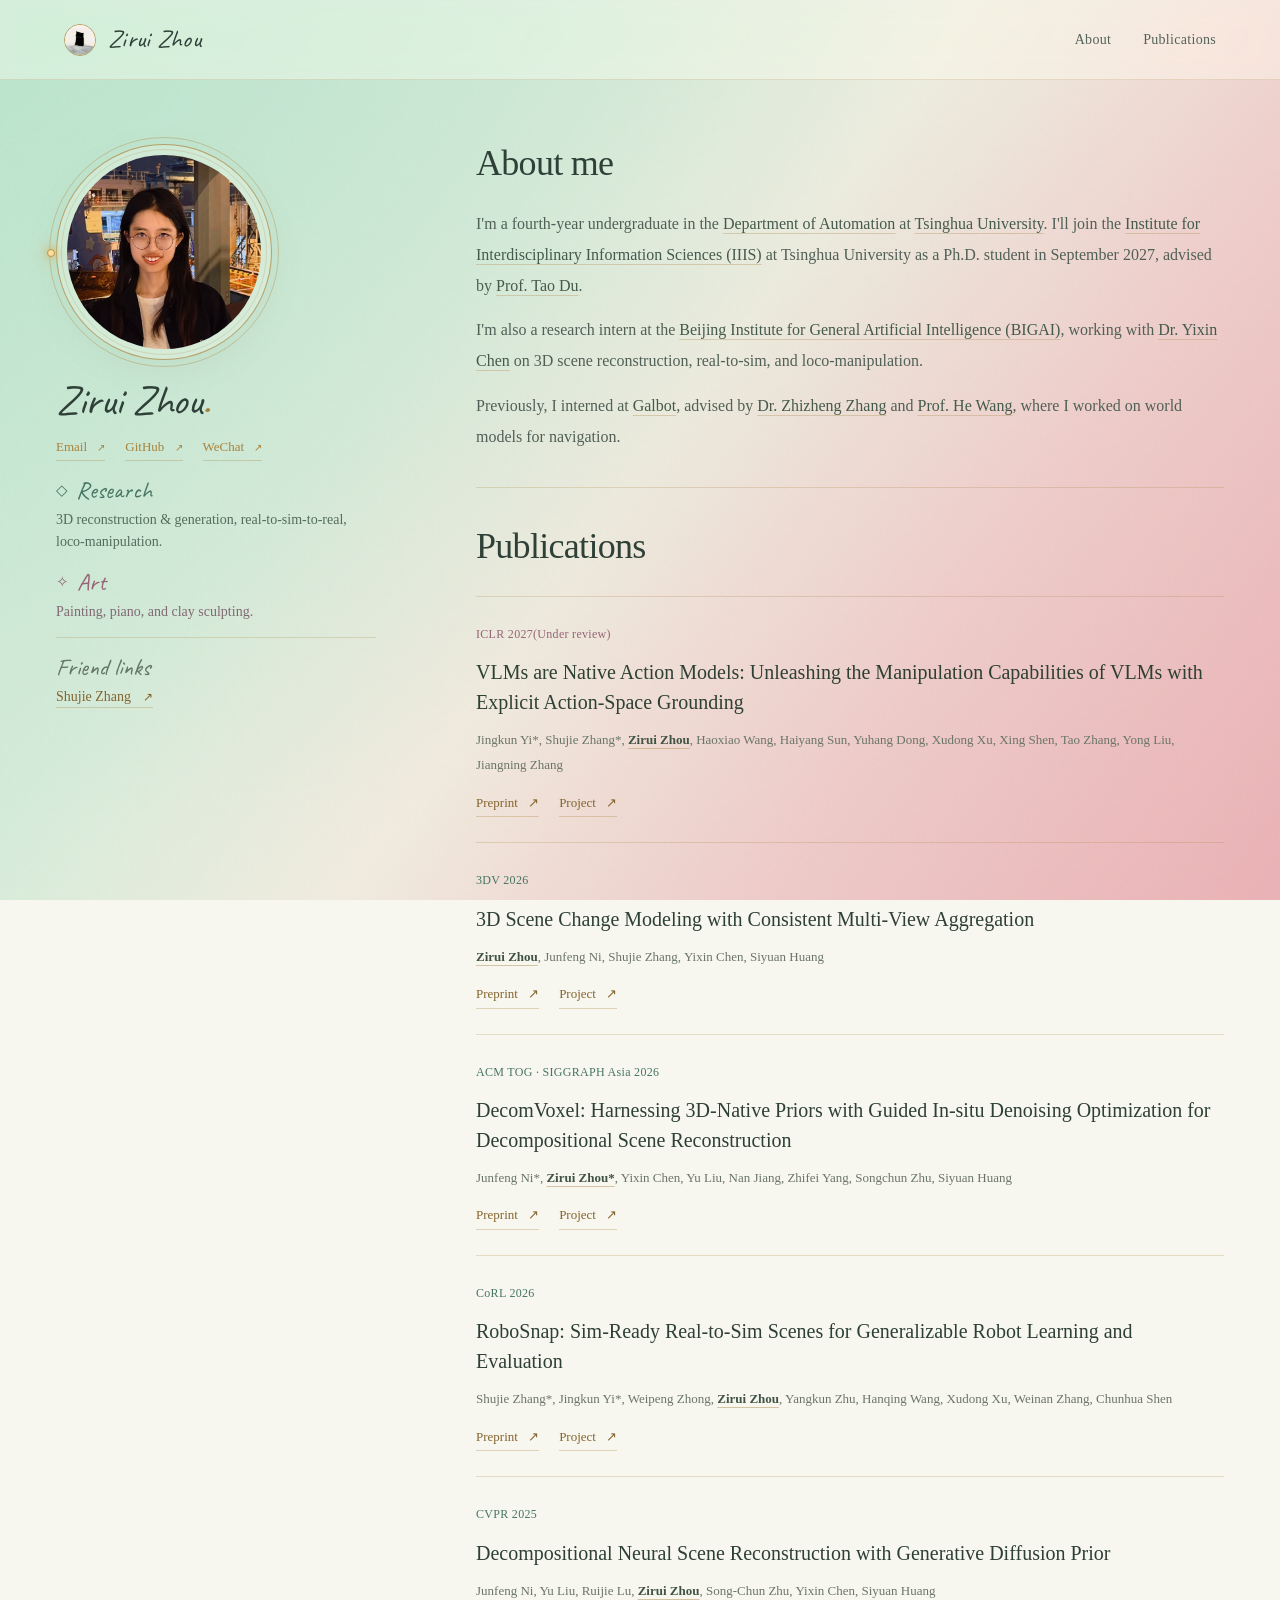
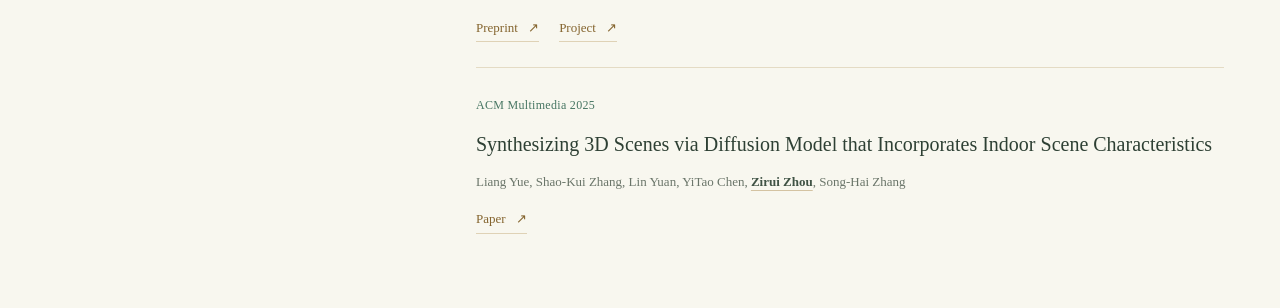
==== index.html @ e94a979d "add" ====
<!doctype html>
<html lang="en">
<head>
  <meta charset="utf-8">
  <meta name="viewport" content="width=device-width, initial-scale=1">
  <meta name="theme-color" content="#eef3e9">
  <meta name="description" content="Zirui Zhou — Tsinghua University. Research in 3D scene reconstruction and generation, real-to-sim-to-real robot learning, and loco-manipulation. A life with painting, piano, and clay.">
  <meta property="og:title" content="Zirui Zhou">
  <meta property="og:description" content="Exploring the world through 3D scenes, robotics, and art.">
  <meta property="og:type" content="website">
  <title>Zirui Zhou</title>
  <link rel="icon" type="image/jpeg" href="icon.jpg">
  <link rel="apple-touch-icon" href="icon.jpg">
  <link rel="preload" href="assets/font-preview/caveat-normal-400.woff2" as="font" type="font/woff2" crossorigin>
  <link rel="stylesheet" href="styles.css">
  <script src="script.js" defer></script>
</head>
<body>
  <a class="skip-link" href="#about">Skip to content</a>
  <header class="site-header" id="site-header">
    <a class="wordmark" href="#home" aria-label="Zirui Zhou, back to top">
      <img class="brand-icon" src="icon.jpg" alt="" width="32" height="32">
      <span>Zirui Zhou</span>
    </a>
    <nav aria-label="Main navigation">
      <a href="#about">About</a>
      <a href="#publications">Publications</a>
    </nav>
  </header>

  <main id="home">
    <!-- Original cover retained, disabled at your request.
    <section class="hero" id="home" aria-labelledby="hero-name">
      <div class="hero-grain" aria-hidden="true"></div>
      <svg class="scene-sketch" viewBox="0 0 240 240" fill="none" aria-hidden="true">
        <path d="M35 172 120 217 204 172 120 126Z M35 172V77L120 27 204 77V172 M120 126V27 M120 217V126 M35 77 120 126 204 77"/>
        <path d="m74 151 46 25 46-25-46-25-46 25Zm0 0V99l46-27 46 27v52M120 176v-53M74 99l46 24 46-24"/>
        <circle cx="120" cy="27" r="3"/><circle cx="35" cy="172" r="3"/><circle cx="204" cy="172" r="3"/>
      </svg>
      <svg class="art-sketch" viewBox="0 0 260 280" fill="none" aria-hidden="true">
        <path d="M131 251c-3-55 32-88 22-131-6-27-24-26-39-14-15 13-36-1-29-21 7-18 45-28 57-12 16 20 3 44-13 41-22-4-25-37-2-59 25-24 56 8 52 30-5 29-32 36-50 15-13-16-7-46 11-54 34-14 48 14 48 30 0 28-23 37-42 31-13-3-18-25-6-37 20-19 50-8 48 12-2 23-23 37-40 32-20-5-29-26-18-38"/>
        <path d="M134 217c-29-4-44-17-48-40 27-3 47 14 48 40Zm6-28c31-3 48-17 50-40-30 2-47 17-50 40Z"/>
      </svg>

      <p class="hero-eyebrow">RESEARCH &amp; CREATIVE PRACTICE</p>
      <div class="hero-composition">
        <div class="hero-side research-side">
          <span class="section-index"><span></span> THE CURIOUS MIND</span>
          <h2>Research<span class="title-dot">.</span></h2>
          <p class="hero-statement">Understanding scenes.<br>Bringing worlds to life.</p>
          <ul class="interest-list">
            <li>3D scene reconstruction &amp; generation</li>
            <li>Real-to-sim-to-real</li>
            <li>Loco-manipulation</li>
          </ul>
          <a class="text-link" href="#research">Explore my research <span aria-hidden="true">↘</span></a>
        </div>

        <div class="portrait-medallion">
          <div class="portrait-inner">
            <div class="hero-photo"><img src="image2.jpg" alt="Zirui Zhou smiling beside a warmly lit harbor" width="1912" height="1434" fetchpriority="high"></div>
            <p class="portrait-hello">HELLO, I'M</p>
            <h1 id="hero-name">Zirui Zhou</h1>
            <span class="portrait-star" aria-hidden="true">✧</span>
          </div>
        </div>

        <div class="hero-side art-side">
          <span class="section-index"><span></span> THE CREATIVE HEART</span>
          <h2><em>Art</em><span class="title-dot">.</span></h2>
          <p class="hero-statement">A little color, a little music.<br>Another way to see the world.</p>
          <ul class="interest-list">
            <li>Painting</li>
            <li>Piano</li>
            <li>Clay sculpting</li>
          </ul>
          <a class="text-link" href="#art">Meet my creative side <span aria-hidden="true">↘</span></a>
        </div>
      </div>

      <div class="hero-bottom">
        <span>TSINGHUA UNIVERSITY · BEIJING</span>
        <a class="scroll-cue" href="#about"><span>More about me</span><span class="scroll-arrow" aria-hidden="true">↓</span></a>
        <span class="hero-bottom-note">One person. Many ways of exploring.</span>
      </div>
    </section>
    -->

    <div class="academic-layout">
      <aside class="profile" aria-labelledby="profile-name">
        <div class="profile-content">
        <figure class="profile-photo">
          <div class="portrait-crop"><img src="image3.jpg" alt="Zirui Zhou smiling beside a warmly lit harbor" width="1912" height="1434" fetchpriority="high"></div>
          <span class="portrait-orbit" aria-hidden="true"></span>
        </figure>
        <h1 id="profile-name">Zirui Zhou<span class="title-dot">.</span></h1>
        <div class="profile-links">
          <a href="mailto:zhou-zr23@mails.tsinghua.edu.cn">Email <span aria-hidden="true">&#8599;</span></a>
          <a href="https://github.com/zr-zhou0o0" target="_blank" rel="noopener">GitHub <span aria-hidden="true">&#8599;</span></a>
          <a href="#wechat-contact" id="wechat-link" aria-haspopup="dialog" aria-label="Connect on WeChat">WeChat <span aria-hidden="true">&#8599;</span></a>
        </div>
        <section class="profile-interest research-interest" aria-labelledby="interest-research">
          <h2 id="interest-research"><span aria-hidden="true">&#9671;</span> Research</h2>
          <p>3D reconstruction &amp; generation, real-to-sim-to-real, loco-manipulation.</p>
        </section>
        <section class="profile-interest art-interest" aria-labelledby="interest-art">
          <h2 id="interest-art"><span aria-hidden="true">&#10023;</span> Art</h2>
          <p>Painting, piano, and clay sculpting.</p>
        </section>
        <section class="profile-interest friend-links" aria-labelledby="friends-heading">
          <h2 id="friends-heading">Friend links</h2>
          <p><a href="https://hishujie.github.io/" target="_blank" rel="noopener">Shujie Zhang <span aria-hidden="true">&#8599;</span></a></p>
        </section>
        </div>
      </aside>

      <div class="academic-main">
        <section class="about-section" id="about" aria-labelledby="about-heading">
          <h2 class="section-title" id="about-heading">About me</h2>
          <div class="profile-bio">
            <p>I'm a fourth-year undergraduate in the <a href="https://www.au.tsinghua.edu.cn/en/" target="_blank" rel="noopener">Department of Automation</a> at <a href="https://www.tsinghua.edu.cn/en/" target="_blank" rel="noopener">Tsinghua University</a>. I'll join the <a href="https://iiis.tsinghua.edu.cn/en/" target="_blank" rel="noopener">Institute for Interdisciplinary Information Sciences (IIIS)</a> at Tsinghua University as a Ph.D. student in September 2027, advised by <a href="https://people.iiis.tsinghua.edu.cn/~taodu/" target="_blank" rel="noopener">Prof. Tao Du</a>.</p>
            <p>I'm also a research intern at the <a href="https://eng.bigai.ai/" target="_blank" rel="noopener">Beijing Institute for General Artificial Intelligence (BIGAI)</a>, working with <a href="https://yixchen.github.io/" target="_blank" rel="noopener">Dr. Yixin Chen</a> on 3D scene reconstruction, real-to-sim, and loco-manipulation.</p>
            <p>Previously, I interned at <a href="https://www.galbot.com/" target="_blank" rel="noopener">Galbot</a>, advised by <a href="https://scholar.google.com/citations?user=X7M0I8kAAAAJ&amp;hl=en" target="_blank" rel="noopener">Dr. Zhizheng Zhang</a> and <a href="https://hughw19.github.io/" target="_blank" rel="noopener">Prof. He Wang</a>, where I worked on world models for navigation.</p>
          </div>
        </section>

        <section class="publications" id="publications" aria-labelledby="publications-heading">
          <div class="section-heading">
            <div><h2 class="section-title" id="publications-heading">Publications</h2></div>
            <!-- <span class="publication-note">* Equal contribution</span> -->
          </div>

          <article class="publication">
            <div class="publication-meta"><span class="venue review">ICLR 2027(Under review)</span></div>
            <h3><a href="https://general-robo.github.io/EASG/" target="_blank" rel="noopener">VLMs are Native Action Models: Unleashing the Manipulation Capabilities of VLMs with Explicit Action-Space Grounding</a></h3>
            <p class="authors">Jingkun Yi*, Shujie Zhang*, <strong>Zirui Zhou</strong>, Haoxiao Wang, Haiyang Sun, Yuhang Dong, Xudong Xu, Xing Shen, Tao Zhang, Yong Liu, Jiangning Zhang</p>
            <div class="paper-links"><a href="https://arxiv.org/abs/2610.12832" target="_blank" rel="noopener">Preprint <span aria-hidden="true">↗</span></a><a href="https://general-robo.github.io/EASG/" target="_blank" rel="noopener">Project <span aria-hidden="true">↗</span></a></div>
          </article>

          <article class="publication">
            <div class="publication-meta"><span class="venue">3DV 2026</span></div>
            <h3><a href="https://zr-zhou0o0.github.io/SCaR3D/" target="_blank" rel="noopener">3D Scene Change Modeling with Consistent Multi-View Aggregation</a></h3>
            <p class="authors"><strong>Zirui Zhou</strong>, Junfeng Ni, Shujie Zhang, Yixin Chen, Siyuan Huang</p>
            <div class="paper-links"><a href="https://arxiv.org/abs/2512.22830" target="_blank" rel="noopener">Preprint <span aria-hidden="true">↗</span></a><a href="https://zr-zhou0o0.github.io/SCaR3D/" target="_blank" rel="noopener">Project <span aria-hidden="true">↗</span></a></div>
          </article>

          <article class="publication">
            <div class="publication-meta"><span class="venue">ACM TOG · SIGGRAPH Asia 2026</span></div>
            <h3><a href="https://decomvoxel.github.io/DecomVoxel-Webpage/" target="_blank" rel="noopener">DecomVoxel: Harnessing 3D-Native Priors with Guided In-situ Denoising Optimization for Decompositional Scene Reconstruction</a></h3>
            <p class="authors">Junfeng Ni*, <strong>Zirui Zhou*</strong>, Yixin Chen, Yu Liu, Nan Jiang, Zhifei Yang, Songchun Zhu, Siyuan Huang</p>
            <div class="paper-links"><a href="https://arxiv.org/abs/2610.01914" target="_blank" rel="noopener">Preprint <span aria-hidden="true">↗</span></a><a href="https://decomvoxel.github.io/DecomVoxel-Webpage/" target="_blank" rel="noopener">Project <span aria-hidden="true">↗</span></a></div>
          </article>

          <article class="publication">
            <div class="publication-meta"><span class="venue">CoRL 2026</span></div>
            <h3><a href="https://robosnap.github.io/" target="_blank" rel="noopener">RoboSnap: Sim-Ready Real-to-Sim Scenes for Generalizable Robot Learning and Evaluation</a></h3>
            <p class="authors">Shujie Zhang*, Jingkun Yi*, Weipeng Zhong, <strong>Zirui Zhou</strong>, Yangkun Zhu, Hanqing Wang, Xudong Xu, Weinan Zhang, Chunhua Shen</p>
            <div class="paper-links"><a href="https://arxiv.org/abs/2607.06699" target="_blank" rel="noopener">Preprint <span aria-hidden="true">↗</span></a><a href="https://robosnap.github.io/" target="_blank" rel="noopener">Project <span aria-hidden="true">↗</span></a></div>
          </article>

          <article class="publication">
            <div class="publication-meta"><span class="venue">CVPR 2025</span></div>
            <h3><a href="https://dp-recon.github.io/" target="_blank" rel="noopener">Decompositional Neural Scene Reconstruction with Generative Diffusion Prior</a></h3>
            <p class="authors">Junfeng Ni, Yu Liu, Ruijie Lu, <strong>Zirui Zhou</strong>, Song-Chun Zhu, Yixin Chen, Siyuan Huang</p>
            <div class="paper-links"><a href="https://arxiv.org/abs/2503.14830" target="_blank" rel="noopener">Preprint <span aria-hidden="true">↗</span></a><a href="https://dp-recon.github.io/" target="_blank" rel="noopener">Project <span aria-hidden="true">↗</span></a></div>
          </article>

          <article class="publication">
            <div class="publication-meta"><span class="venue">ACM Multimedia 2025</span></div>
            <h3><a href="https://doi.org/10.1145/3746027.3754832" target="_blank" rel="noopener">Synthesizing 3D Scenes via Diffusion Model that Incorporates Indoor Scene Characteristics</a></h3>
            <p class="authors">Liang Yue, Shao-Kui Zhang, Lin Yuan, YiTao Chen, <strong>Zirui Zhou</strong>, Song-Hai Zhang</p>
            <div class="paper-links"><a href="https://doi.org/10.1145/3746027.3754832" target="_blank" rel="noopener">Paper <span aria-hidden="true">↗</span></a></div>
          </article>
        </section>
      </div>
    </div>

    <!-- Original standalone art section retained, disabled at your request.
    <section class="art-section" id="art" aria-labelledby="art-heading">
      <div class="art-intro">
        <p class="eyebrow">BEYOND THE RESEARCH</p>
        <h2 class="section-title" id="art-heading">Room for <em>wonder.</em></h2>
        <p>Painting, piano, and clay sculpting are the other side of my curiosity. I love exploring shapes, colors, and sounds, and making something of my own.</p>
        <div class="art-mediums" aria-label="Art interests"><span>Painting</span><span>Piano</span><span>Clay sculpting</span></div>
      </div>
      <a class="creative-project" href="https://zr-zhou0o0.github.io/light/" target="_blank" rel="noopener">
        <span class="project-topline">A CREATIVE PROJECT <span aria-hidden="true">↗</span></span>
        <span class="project-title">Light <span>&amp;</span> Sound</span>
        <span class="project-description">An original music puzzle game.<br>A world of light, sound, and imagination.</span>
        <span class="project-bottomline">EXPLORE THE WORLD <span aria-hidden="true">→</span></span>
        <svg class="project-symbol" viewBox="0 0 150 150" fill="none" aria-hidden="true"><circle cx="75" cy="75" r="60"/><path d="m75 27 43 80H32L75 27Z M75 7v136M7 75h136"/><circle cx="75" cy="75" r="24"/></svg>
      </a>
    </section>
    -->
  </main>

  <dialog class="wechat-dialog" id="wechat-contact" aria-labelledby="wechat-heading" aria-describedby="wechat-description">
    <form method="dialog"><button class="dialog-close" aria-label="Close WeChat contact">×</button></form>
    <h2 id="wechat-heading">Let's connect</h2>
    <!-- <p id="wechat-description">Find me on WeChat · 微信</p> -->
    <label for="wechat-id">WeChat ID</label>
    <div class="wechat-copy-row">
      <input id="wechat-id" value="Rasdjex" readonly spellcheck="false" aria-label="WeChat ID: Rasdjex">
      <button id="copy-wechat" type="button">Copy ID</button>
    </div>
    <p class="copy-status" id="wechat-status" role="status" aria-live="polite"></p>
  </dialog>
</body>
</html>
---- styles.css ----
@font-face {
  font-family: 'Instrument Serif';
  src: url('assets/instrument-serif-regular.woff2') format('woff2');
  font-weight: 400;
  font-style: normal;
  font-display: swap;
}
@font-face {
  font-family: 'Instrument Serif';
  src: url('assets/instrument-serif-italic.woff2') format('woff2');
  font-weight: 400;
  font-style: italic;
  font-display: swap;
}
@font-face {
  font-family: 'DM Sans';
  src: url('assets/dm-sans.woff2') format('woff2');
  font-weight: 100 1000;
  font-style: normal;
  font-display: swap;
}

@font-face {
  font-family: 'Caveat';
  src: url('assets/font-preview/caveat-normal-400.woff2') format('woff2');
  font-weight: 400;
  font-style: normal;
  font-display: swap;
}

:root {
  --background: #f8f7ef;
  --paper: #2f4038;
  --muted: #68756c;
  --green: #467562;
  --pink: #966476;
  --rose-background: #EAB2B6;
  --selection-background: #B9D5C2;
  --gold: #a9823c;
  --line: rgba(169, 130, 60, .24);
  --serif: 'Caveat', 'Segoe Print', cursive;
  --sans: 'Palatino Linotype', Palatino, 'Book Antiqua', Georgia, serif;
}
* { box-sizing: border-box; }
html { scroll-behavior: smooth; scroll-padding-top: 108px; }
body {
  margin: 0;
  background: var(--background);
  color: var(--paper);
  font-family: var(--sans);
  font-size: 14px;
  line-height: 1.8;
  -webkit-font-smoothing: antialiased;
  isolation: isolate;
}
/* More visible mint and rose, blending softly along the original diagonal. */
body::before {
  content: '';
  position: fixed;
  inset: 0;
  z-index: -2;
  pointer-events: none;
  background:
    radial-gradient(ellipse at 0% 0%, rgba(143, 211, 183, .22), transparent 65%),
    radial-gradient(ellipse at 100% 100%, rgba(234, 178, 182, .22), transparent 65%),
    linear-gradient(125deg, #c5e8d1 0%, #d5ebd9 30%, #f1eee1 51%, #eed0cc 72%, var(--rose-background) 100%);
}
body::after {
  content: '';
  position: fixed;
  inset: 0;
  z-index: -1;
  opacity: .025;
  pointer-events: none;
  background-image: url("data:image/svg+xml,%3Csvg viewBox='0 0 180 180' xmlns='http://www.w3.org/2000/svg'%3E%3Cfilter id='n'%3E%3CfeTurbulence type='fractalNoise' baseFrequency='.86' numOctaves='3' stitchTiles='stitch'/%3E%3C/filter%3E%3Cpath fill='%23000' filter='url(%23n)' opacity='.55' d='M0 0h180v180H0z'/%3E%3C/svg%3E");
}
h1, h2, h3, p, figure { margin: 0; }
h1, h2, h3 { font-family: var(--serif); font-weight: 400; }
button, input { font: inherit; }
a { color: inherit; text-decoration: none; -webkit-tap-highlight-color: transparent; }
a:focus-visible, button:focus-visible, input:focus-visible { outline: 2px solid var(--gold); outline-offset: 6px; }
img { display: block; max-width: 100%; height: auto; }
/* A milky green selection in the same family as the mint background. */
::selection { background: var(--selection-background); color: #294238; }
.skip-link { position: fixed; z-index: 20; top: -70px; left: 20px; padding: 12px 20px; background: var(--background); border: 1px solid var(--gold); }
.skip-link:focus { top: 12px; }

.site-header {
  position: fixed;
  z-index: 10;
  top: 0;
  width: 100%;
  height: 80px;
  display: flex;
  align-items: center;
  justify-content: space-between;
  padding: 0 clamp(28px, 5vw, 84px);
  border-bottom: 1px solid rgba(169, 130, 60, .2);
  background: rgba(250, 249, 240, .46);
  backdrop-filter: blur(12px) saturate(135%);
  -webkit-backdrop-filter: blur(12px) saturate(135%);
  transition: background .25s, height .25s;
}
.site-header.scrolled { height: 68px; background: rgba(250, 249, 240, .28); backdrop-filter: blur(18px) saturate(140%); -webkit-backdrop-filter: blur(18px) saturate(140%); }
.wordmark { display: flex; gap: 12px; align-items: center; font-family: var(--serif); font-size: 25px; font-weight: 400; letter-spacing: .3px; }
.brand-icon { width: 32px; height: 32px; border: 1px solid #b89a5e; border-radius: 50%; object-fit: cover; }
.monogram { width: 30px; height: 30px; display: grid; place-items: center; border: 1px solid #b89a5e; border-radius: 50%; color: var(--gold); font-family: var(--serif); font-size: 25px; line-height: 1; padding-bottom: 3px; background: linear-gradient(125deg, #8fd3b724, #daa5b41a); }
.site-header nav { display: flex; align-items: center; gap: 32px; font-size: 14px; letter-spacing: .3px; color: #54635a; }
.site-header nav > a { padding: 7px 0; transition: color .2s; }
.site-header nav > a:hover, .site-header nav > a[aria-current] { color: var(--gold); }

.academic-layout {
  --profile-width: 320px;
  --content-top: clamp(96px, 16dvh, 148px);
  --profile-gap: clamp(8px, 1.6dvh, 15px);
  display: grid;
  grid-template-columns: minmax(0, var(--profile-width)) minmax(0, 1fr);
  align-items: start;
  gap: 100px;
  max-width: 1240px;
  margin: 0 auto;
  padding: var(--content-top) 36px 74px;
  scroll-margin-top: 0;
}
.profile { min-width: 0; align-self: start; }
/* A stationary desktop profile with height-responsive spacing and no inner scroller. */
.profile-content { position: fixed; top: var(--content-top); width: var(--profile-width); }
/* The photograph stays still; only the golden point orbits around it. */
.profile-photo {
  position: relative;
  width: clamp(88px, calc(32dvh - 72px), 220px);
  aspect-ratio: 1;
  padding: 10px;
  margin: 0 0 clamp(10px, 2dvh, 20px);
  border: 1px solid rgba(169, 130, 60, .72);
  border-radius: 50%;
  background: rgba(255, 250, 234, .24);
  box-shadow: 0 10px 35px rgba(96, 112, 82, .08);
}
.profile-photo::after {
  content: '';
  position: absolute;
  inset: 4px;
  border: 1px solid rgba(169, 130, 60, .21);
  border-radius: 50%;
  pointer-events: none;
}
.portrait-crop { width: 100%; height: 100%; aspect-ratio: 1; border-radius: 50%; overflow: hidden; }
.profile-photo img { width: 100%; height: 100%; object-fit: cover; object-position: 46% 39%; transform: scale(1.22); transform-origin: 47% 41%; }
.portrait-orbit {
  position: absolute;
  inset: -8px;
  border: 1px solid rgba(169, 130, 60, .36);
  border-radius: 50%;
  pointer-events: none;
  animation: portrait-orbit 22s linear infinite;
}
.portrait-orbit::before {
  content: '';
  position: absolute;
  width: 6px;
  height: 6px;
  top: calc(50% - 3px);
  left: -3px;
  border-radius: 50%;
  background: #f8dea0;
  border: 1px solid #bd9247;
  box-shadow: 0 0 6px 2px rgba(215, 181, 109, .65), 0 0 17px 4px rgba(215, 181, 109, .3);
}
@keyframes portrait-orbit { to { transform: rotate(360deg); } }
.eyebrow { font-size: 9px; letter-spacing: 2.2px; font-weight: 400; color: #8f784e; line-height: 1.6; margin-bottom: 12px; }
.profile-eyebrow { font-size: 8px; letter-spacing: 1.8px; color: #647868; margin-bottom: 9px; }
.profile h1 { font-family: var(--serif); font-size: clamp(30px, 4.8dvh, 42px); font-weight: 400; line-height: 1.1; letter-spacing: -.5px; }
.title-dot { color: var(--gold); }
.profile-role { margin-top: 12px; font-size: 10px; letter-spacing: .5px; color: #607463; }
.profile-links { display: flex; flex-wrap: wrap; gap: 6px 20px; margin-top: clamp(8px, 1.2dvh, 12px); font-size: 13px; color: var(--gold); }
.profile-links a { border-bottom: 1px solid #a9823c50; padding-bottom: 2px; white-space: nowrap; }
.profile-links span { margin-left: 7px; font-size: 10px; }
.profile-links a:hover { color: var(--paper); border-color: var(--paper); }
.profile-bio { margin-top: 24px; font-size: 16px; line-height: 1.95; color: #516057; }
.profile-bio p + p { margin-top: 13px; }
.profile-bio a { color: #435a4c; text-decoration: underline; text-decoration-color: #b99b686b; text-underline-offset: 4px; }
.profile-bio a:hover { color: #7c602e; text-decoration-color: #a9823c; }
.profile-interest { margin-top: var(--profile-gap); }
.profile-interest h2 { display: flex; align-items: center; gap: 8px; font-weight: 400; font-size: clamp(20px, 2.9dvh, 24px); line-height: 1.2; letter-spacing: 0; margin-bottom: 4px; }
.profile-interest h2 > span { font-size: 15px; line-height: 1; font-weight: 400; }
.profile-interest p { font-size: 14px; line-height: 1.6; color: #536c5b; }
.research-interest h2 { color: var(--green); }
.art-interest h2 { color: var(--pink); }
.art-interest p { color: #816874; }
.friend-links { padding-top: var(--profile-gap); margin-top: var(--profile-gap); border-top: 1px solid var(--line); }
.friend-links h2 { color: #647463; }
.friend-links a { color: #84642e; border-bottom: 1px solid #a9823c50; padding-bottom: 3px; }
.friend-links a:hover { color: var(--paper); border-color: var(--gold); }
.friend-links a span { margin-left: 8px; font-size: 12px; }

.academic-main { min-width: 0; }
.about-section { padding-bottom: 35px; margin-bottom: 39px; border-bottom: 1px solid var(--line); }
.about-section .profile-bio { line-height: 1.95; }
.profile-interest:first-of-type { margin-top: var(--profile-gap); }
.section-title { font-family: var(--serif); font-size: 58px; line-height: 1.1; font-weight: 400; letter-spacing: -.7px; }
.about-section .section-title, .publications .section-title { font-family: var(--sans); font-size: 36px; }
.section-heading { display: flex; align-items: end; justify-content: space-between; gap: 20px; border-bottom: 1px solid var(--line); padding-bottom: 29px; }
.publication-note { font-size: 11px; color: #738073; white-space: nowrap; padding-bottom: 4px; }
.publication { padding: 27px 0 25px; border-bottom: 1px solid var(--line); }
.publication:last-child { border-bottom: 0; padding-bottom: 0; }
.publication-meta { display: flex; justify-content: space-between; align-items: center; font-size: 9px; color: #889080; margin-bottom: 12px; letter-spacing: .8px; }
.venue { font-size: 12px; font-weight: 400; color: var(--green); letter-spacing: .3px; }
.venue.review { color: var(--pink); }
.publication h3 { font-family: var(--sans); font-size: 20px; font-weight: 400; line-height: 1.5; letter-spacing: 0; color: #2e4034; }
.publication h3 a { transition: color .2s; }
.publication h3 a:hover { color: var(--gold); }
.authors { font-size: 13px; line-height: 1.95; color: #6a7569; margin-top: 10px; }
.authors strong { font-weight: 600; color: #405345; text-decoration: underline; text-decoration-color: #b99b6890; text-underline-offset: 4px; }
.paper-links { display: flex; gap: 20px; margin-top: 13px; font-size: 13px; color: #84642e; }
.paper-links a { border-bottom: 1px solid #a9823c50; padding-bottom: 2px; }
.paper-links a:hover { color: var(--gold); border-color: var(--gold); }
.paper-links span { margin-left: 7px; }

.site-footer { max-width: 1168px; margin: 0 auto; border-top: 1px solid var(--line); padding: 26px 0 32px; display: flex; align-items: center; justify-content: flex-end; gap: 20px; color: #6b796a; }
.site-footer > a:last-child { font-size: 14px; color: var(--gold); }
.site-footer > a:last-child > span { margin-left: 12px; }

body.contact-open { overflow: hidden; }
.wechat-dialog { width: min(400px, calc(100% - 40px)); max-height: calc(100dvh - 40px); margin: auto; padding: 36px 30px 20px; border: 1px solid var(--gold); border-radius: 18px; background: linear-gradient(125deg, #edf4e9, #faf5ed 55%, #f4e6eb); color: var(--paper); box-shadow: 0 24px 80px #30433530; }
.wechat-dialog::backdrop { background: #263d3440; backdrop-filter: blur(8px); }
.wechat-dialog h2 { font-size: 42px; line-height: 1.2; margin-bottom: 12px; }
.wechat-dialog > p { font-size: 15px; color: var(--muted); }
.wechat-dialog label { display: block; margin: 25px 0 7px; font-size: 12px; color: var(--muted); }
.dialog-close { position: absolute; top: 8px; right: 9px; width: 36px; height: 36px; border: 0; background: transparent; color: var(--gold); font-family: Arial, sans-serif; font-size: 24px; cursor: pointer; }
.wechat-copy-row { display: flex; gap: 10px; }
.wechat-copy-row input { min-width: 0; width: 100%; padding: 8px 12px; border: 1px solid var(--line); border-radius: 6px; background: #ffffff50; color: var(--paper); font-size: 18px; }
.wechat-copy-row button { flex-shrink: 0; padding: 8px 14px; border: 1px solid #a9823c80; border-radius: 6px; background: #ead9b740; color: #795a27; cursor: pointer; }
.wechat-copy-row button:hover { background: #ead9b780; }
.wechat-dialog .copy-status { min-height: 2.7em; margin-top: 12px; font-size: 12px; }

@media (max-width: 1199px) {
  .academic-layout { --profile-width: 290px; --content-top: clamp(96px, 16dvh, 130px); gap: 65px; padding: var(--content-top) 45px 65px; }
  .site-footer { margin-left: 45px; margin-right: 45px; }
  .section-title { font-size: 53px; }
  .publication h3 { font-size: 19px; }
}
@media (max-width: 959px) {
  .academic-layout { --profile-width: 245px; --content-top: clamp(96px, 16dvh, 125px); gap: 43px; padding: var(--content-top) 32px 60px; }
  .profile-photo { max-width: 205px; }
  .profile-bio { font-size: 15px; }
  .profile-interest p { font-size: 14px; }
  .section-title { font-size: 47px; }
  .section-heading { gap: 10px; flex-wrap: wrap; padding-bottom: 23px; }
  .publication-note { font-size: 10px; }
  .publication h3 { font-size: 18px; }
  .publication { padding: 23px 0; }
  .authors { font-size: 12px; }
  .venue { font-size: 11px; }
  .site-footer { margin-left: 32px; margin-right: 32px; }
}
@media (max-width: 719px) {
  html { scroll-padding-top: 92px; }
  .site-header { height: 68px; padding: 0 22px; }
  .site-header.scrolled { height: 62px; }
  .wordmark { font-size: 23px; gap: 9px; }
  .monogram { width: 27px; height: 27px; font-size: 23px; }
  .site-header nav { gap: 18px; font-size: 13px; letter-spacing: .2px; }
  .academic-layout { display: flex; flex-direction: column; gap: 50px; padding: 108px 26px 48px; scroll-margin-top: 0; }
  .profile { width: 100%; }
  .profile-content { position: static; width: auto; }
  .profile-photo { width: 184px; margin-bottom: 18px; }
  
  .profile h1 { font-size: 38px; }
  .profile-role { font-size: 11px; }
  .profile-links { font-size: 13px; }
  .profile-bio { font-size: 15px; line-height: 1.9; }
  .profile-interest { margin-top: 15px; }
  .profile-interest h2 { font-size: 23px; }
  .profile-interest p { font-size: 14px; }
  .academic-main { width: 100%; }
  .section-title { font-size: 48px; }
  .about-section .section-title, .publications .section-title { font-size: 30px; }
  .section-heading { gap: 15px; flex-wrap: nowrap; padding-bottom: 24px; }
  .publication-note { font-size: 10px; }
  .publication h3 { font-size: 19px; }
  .authors { font-size: 13px; }
  .venue { font-size: 11px; }
  .paper-links { font-size: 13px; }
  .site-footer { margin: 0 26px; flex-wrap: wrap; gap: 12px; padding: 22px 0; }
  .site-footer > a:last-child { margin-left: auto; }
}
@media (max-width: 369px) {
  .site-header { padding: 0 18px; }
  .wordmark > span:last-child { display: none; }
  .site-header nav { gap: 22px; }
  .academic-layout { padding-left: 22px; padding-right: 22px; }
  .section-title { font-size: 42px; }
  .about-section .section-title, .publications .section-title { font-size: 28px; }
  .section-heading { gap: 10px; }
  .publication-note { font-size: 9px; }
  .site-footer { margin-left: 22px; margin-right: 22px; }
}
@media (prefers-reduced-motion: reduce) {
  html { scroll-behavior: auto; }
  *, *::before, *::after { transition: none !important; }
  .portrait-orbit { animation: none; transform: rotate(-35deg); }
}
@media (min-width: 720px) and (max-height: 600px) {
  .profile-interest p { font-size: 13px; line-height: 1.5; }
  .profile-links { font-size: 12px; gap: 5px 16px; }
}
@media print {
  body { background: white; color: black; }
  body::before, body::after, .site-header, .site-footer, .skip-link { display: none; }
  .academic-layout { display: grid; grid-template-columns: 28% 1fr; gap: 30px; padding: 0; }
  .profile-content { position: static; width: auto; }
  .profile-photo { width: 130px; }
  .profile-photo img { height: 100%; }
  .portrait-orbit { display: none; }
  .profile h1 { font-size: 30px; }
  .profile-bio, .profile-interest p, .profile-links { font-size: 9px; }
  .profile *, .publication *, .section-heading * { color: black !important; }
  .publication { break-inside: avoid; padding: 14px 0; }
  .publication h3 { font-size: 11px; }
  .authors { font-size: 8px; }
  .section-title, .about-section .section-title, .publications .section-title { font-size: 30px; }
}
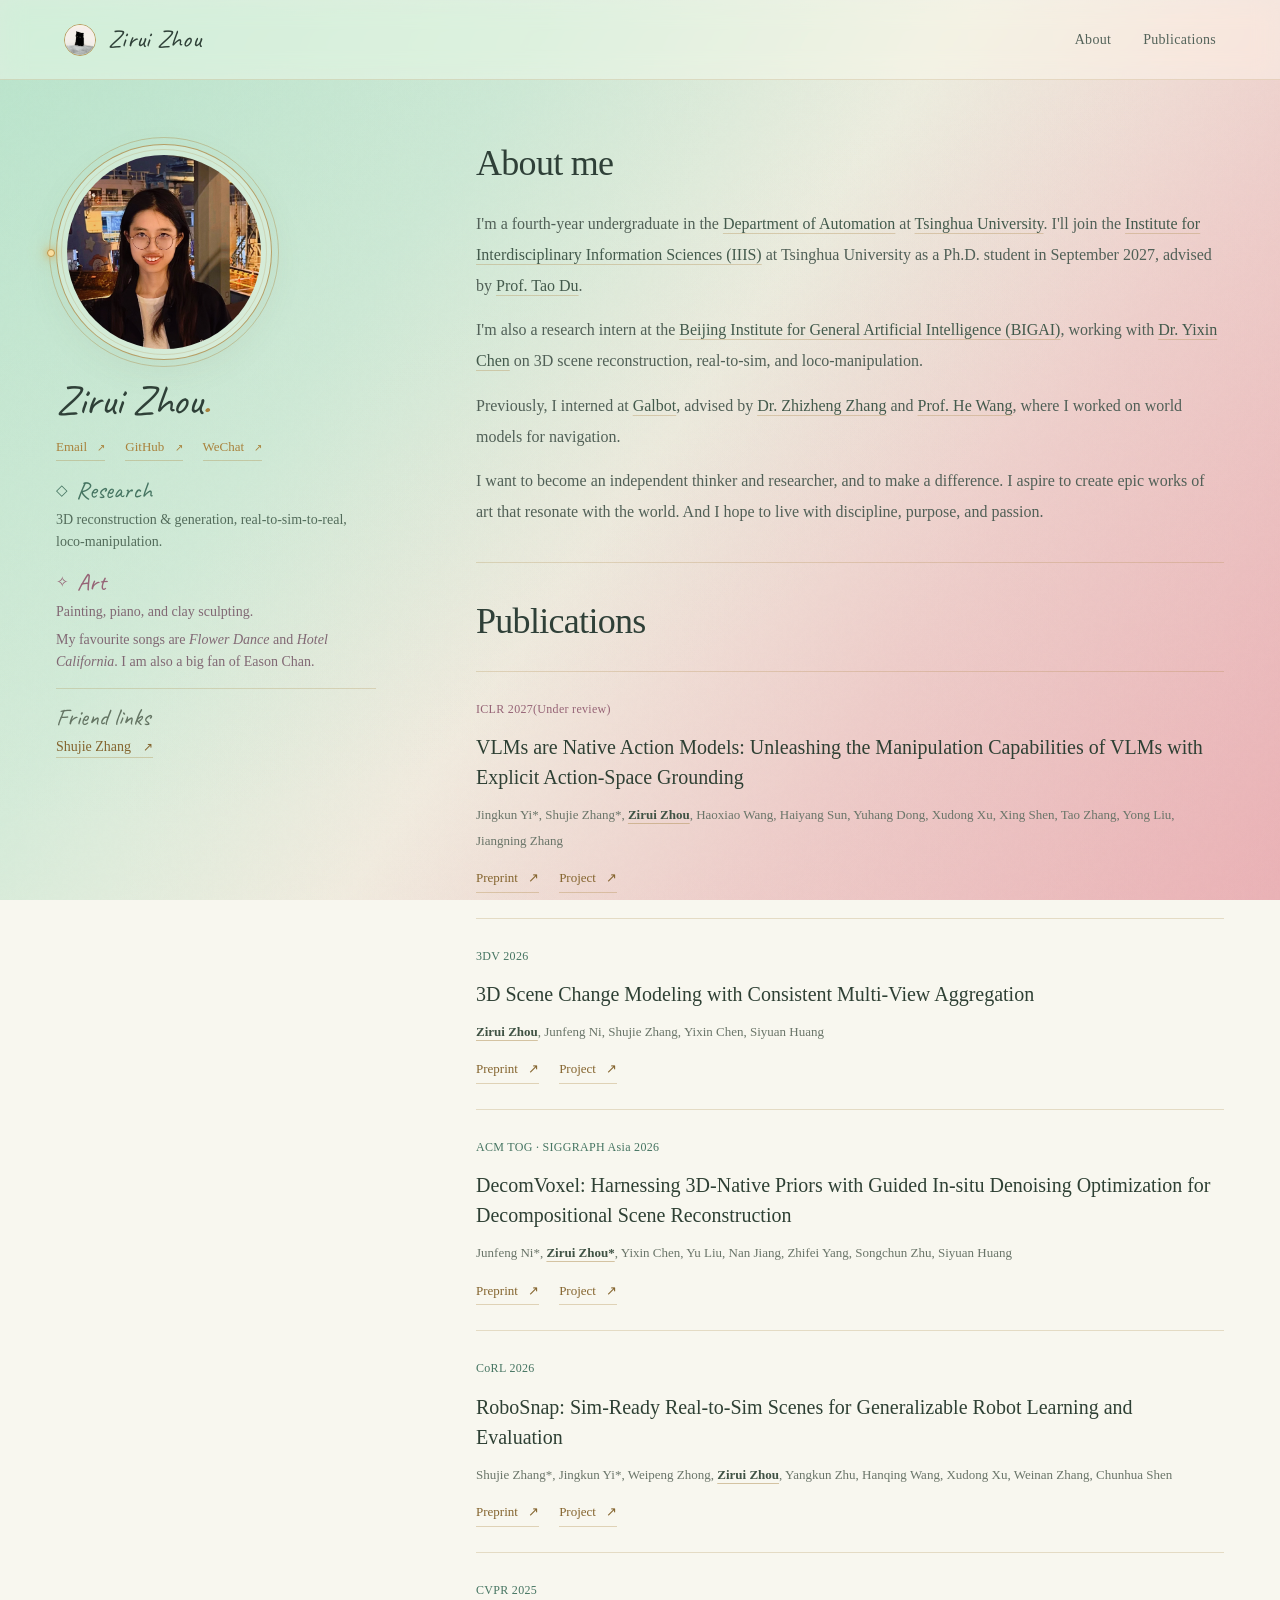
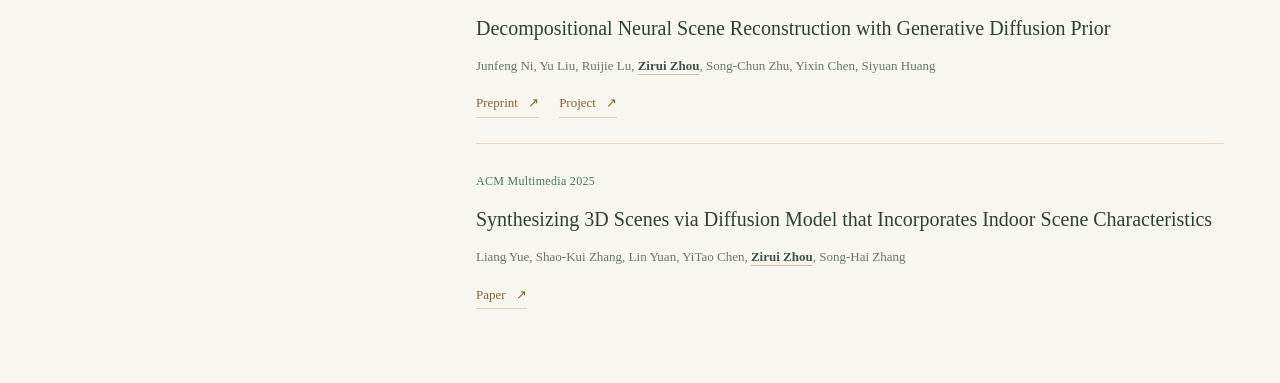
==== commit 60217a6d: "add" ====
--- a/index.html
+++ b/index.html
@@ -106,6 +106,7 @@
         <section class="profile-interest art-interest" aria-labelledby="interest-art">
           <h2 id="interest-art"><span aria-hidden="true">&#10023;</span> Art</h2>
           <p>Painting, piano, and clay sculpting.</p>
+          <p class="favourite-music">My favourite songs are <cite>Flower Dance</cite> and <cite>Hotel California</cite>. I am also a big fan of Eason Chan.</p>
         </section>
         <section class="profile-interest friend-links" aria-labelledby="friends-heading">
           <h2 id="friends-heading">Friend links</h2>
@@ -121,6 +122,7 @@
             <p>I'm a fourth-year undergraduate in the <a href="https://www.au.tsinghua.edu.cn/en/" target="_blank" rel="noopener">Department of Automation</a> at <a href="https://www.tsinghua.edu.cn/en/" target="_blank" rel="noopener">Tsinghua University</a>. I'll join the <a href="https://iiis.tsinghua.edu.cn/en/" target="_blank" rel="noopener">Institute for Interdisciplinary Information Sciences (IIIS)</a> at Tsinghua University as a Ph.D. student in September 2027, advised by <a href="https://people.iiis.tsinghua.edu.cn/~taodu/" target="_blank" rel="noopener">Prof. Tao Du</a>.</p>
             <p>I'm also a research intern at the <a href="https://eng.bigai.ai/" target="_blank" rel="noopener">Beijing Institute for General Artificial Intelligence (BIGAI)</a>, working with <a href="https://yixchen.github.io/" target="_blank" rel="noopener">Dr. Yixin Chen</a> on 3D scene reconstruction, real-to-sim, and loco-manipulation.</p>
             <p>Previously, I interned at <a href="https://www.galbot.com/" target="_blank" rel="noopener">Galbot</a>, advised by <a href="https://scholar.google.com/citations?user=X7M0I8kAAAAJ&amp;hl=en" target="_blank" rel="noopener">Dr. Zhizheng Zhang</a> and <a href="https://hughw19.github.io/" target="_blank" rel="noopener">Prof. He Wang</a>, where I worked on world models for navigation.</p>
+            <p>I want to become an independent thinker and researcher, and to make a difference. I aspire to create epic works of art that resonate with the world. And I hope to live with discipline, purpose, and passion.</p>
           </div>
         </section>
 
--- a/styles.css
+++ b/styles.css
@@ -188,6 +188,7 @@
 .research-interest h2 { color: var(--green); }
 .art-interest h2 { color: var(--pink); }
 .art-interest p { color: #816874; }
+.art-interest .favourite-music { margin-top: 6px; }
 .friend-links { padding-top: var(--profile-gap); margin-top: var(--profile-gap); border-top: 1px solid var(--line); }
 .friend-links h2 { color: #647463; }
 .friend-links a { color: #84642e; border-bottom: 1px solid #a9823c50; padding-bottom: 3px; }
@@ -305,6 +306,11 @@
   .profile-interest p { font-size: 13px; line-height: 1.5; }
   .profile-links { font-size: 12px; gap: 5px 16px; }
 }
+@media (min-width: 720px) and (max-height: 560px) {
+  .academic-layout { --profile-gap: 5px; }
+  .profile-photo { width: clamp(72px, calc(32dvh - 104px), 88px); margin-bottom: 8px; }
+  .art-interest .favourite-music { margin-top: 4px; }
+}
 @media print {
   body { background: white; color: black; }
   body::before, body::after, .site-header, .site-footer, .skip-link { display: none; }
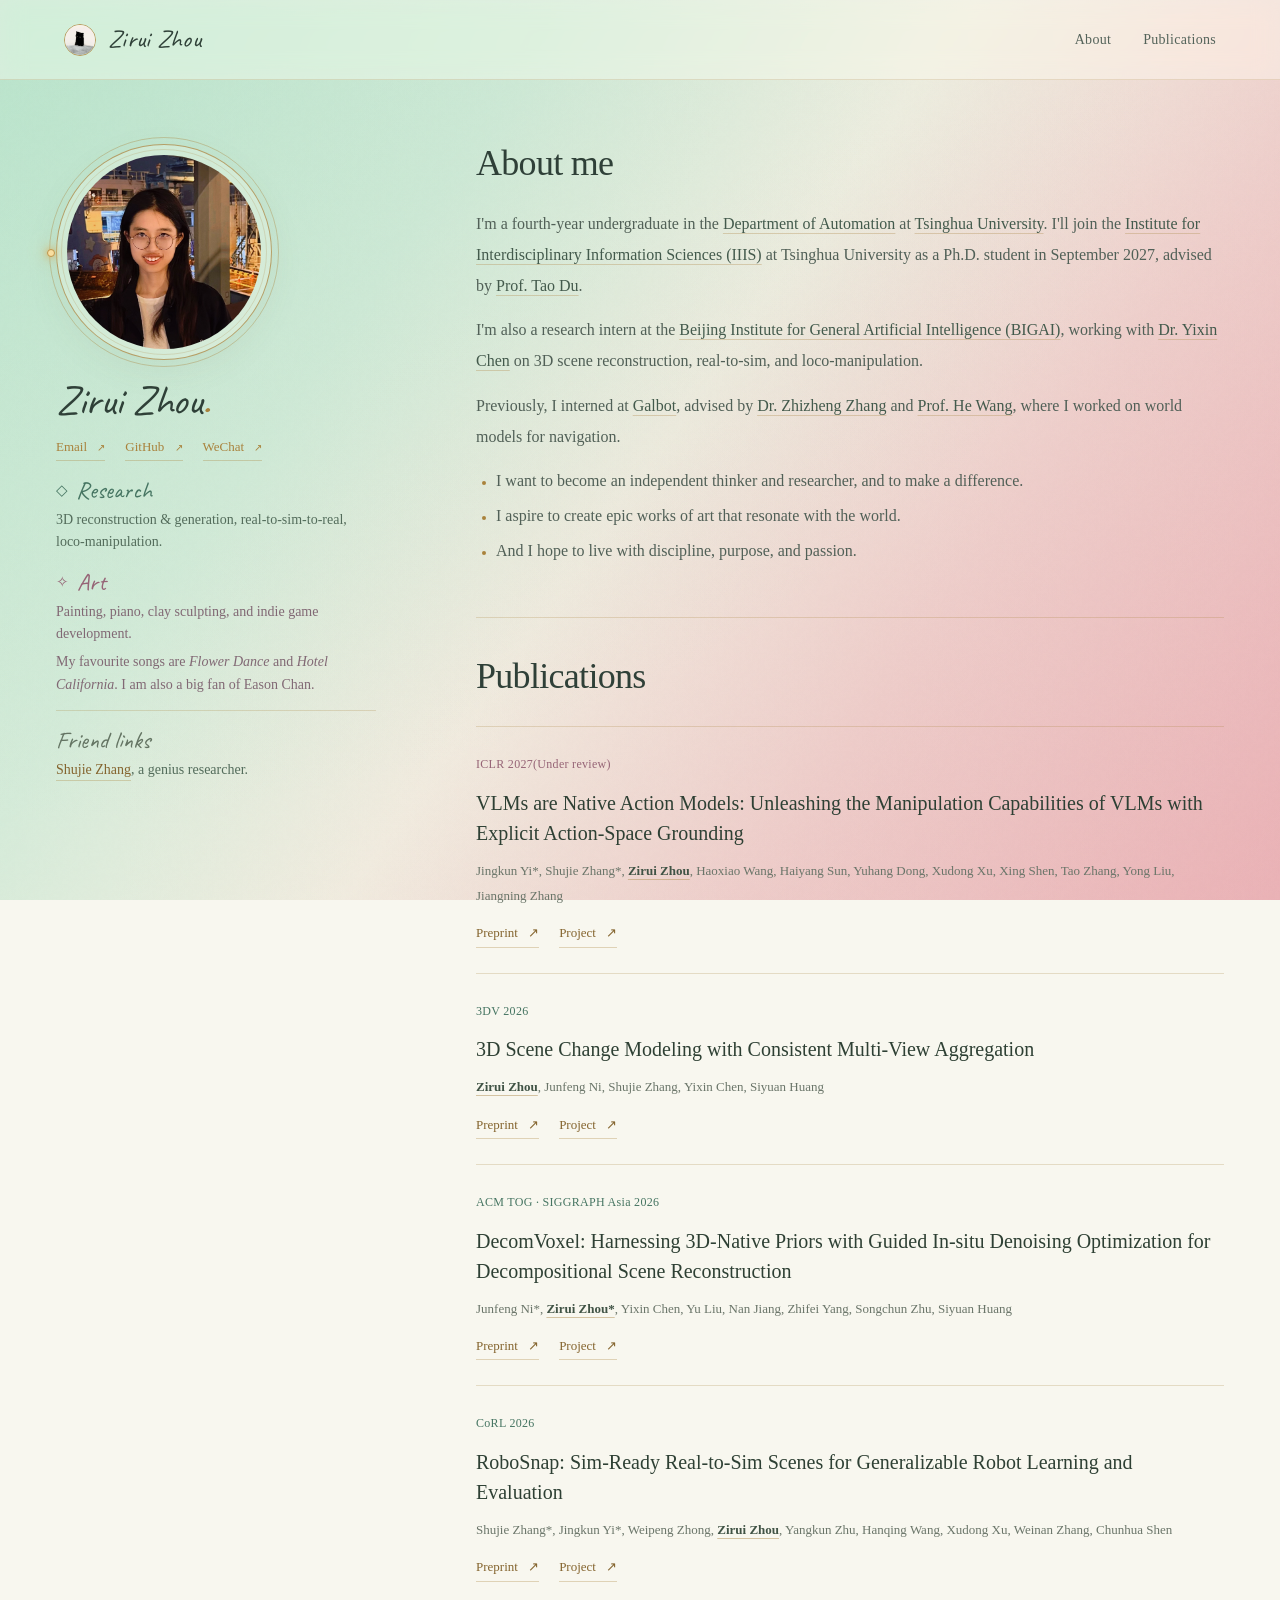
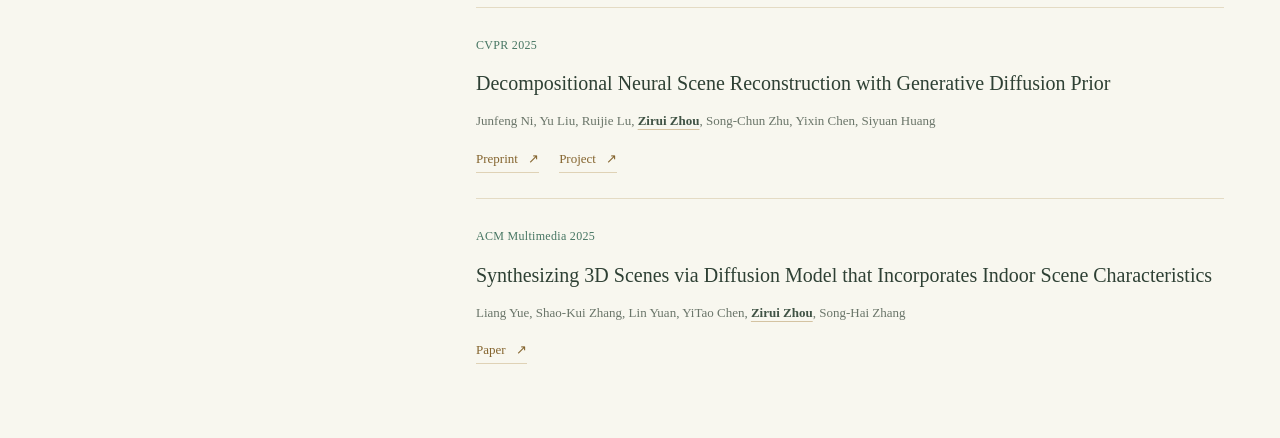
==== commit cfcfc4fd: "add" ====
--- a/index.html
+++ b/index.html
@@ -105,12 +105,12 @@
         </section>
         <section class="profile-interest art-interest" aria-labelledby="interest-art">
           <h2 id="interest-art"><span aria-hidden="true">&#10023;</span> Art</h2>
-          <p>Painting, piano, and clay sculpting.</p>
+          <p>Painting, piano, clay sculpting, and indie game development.</p>
           <p class="favourite-music">My favourite songs are <cite>Flower Dance</cite> and <cite>Hotel California</cite>. I am also a big fan of Eason Chan.</p>
         </section>
         <section class="profile-interest friend-links" aria-labelledby="friends-heading">
           <h2 id="friends-heading">Friend links</h2>
-          <p><a href="https://hishujie.github.io/" target="_blank" rel="noopener">Shujie Zhang <span aria-hidden="true">&#8599;</span></a></p>
+          <p><a href="https://hishujie.github.io/" target="_blank" rel="noopener">Shujie Zhang</a>, a genius researcher.</p>
         </section>
         </div>
       </aside>
@@ -122,7 +122,11 @@
             <p>I'm a fourth-year undergraduate in the <a href="https://www.au.tsinghua.edu.cn/en/" target="_blank" rel="noopener">Department of Automation</a> at <a href="https://www.tsinghua.edu.cn/en/" target="_blank" rel="noopener">Tsinghua University</a>. I'll join the <a href="https://iiis.tsinghua.edu.cn/en/" target="_blank" rel="noopener">Institute for Interdisciplinary Information Sciences (IIIS)</a> at Tsinghua University as a Ph.D. student in September 2027, advised by <a href="https://people.iiis.tsinghua.edu.cn/~taodu/" target="_blank" rel="noopener">Prof. Tao Du</a>.</p>
             <p>I'm also a research intern at the <a href="https://eng.bigai.ai/" target="_blank" rel="noopener">Beijing Institute for General Artificial Intelligence (BIGAI)</a>, working with <a href="https://yixchen.github.io/" target="_blank" rel="noopener">Dr. Yixin Chen</a> on 3D scene reconstruction, real-to-sim, and loco-manipulation.</p>
             <p>Previously, I interned at <a href="https://www.galbot.com/" target="_blank" rel="noopener">Galbot</a>, advised by <a href="https://scholar.google.com/citations?user=X7M0I8kAAAAJ&amp;hl=en" target="_blank" rel="noopener">Dr. Zhizheng Zhang</a> and <a href="https://hughw19.github.io/" target="_blank" rel="noopener">Prof. He Wang</a>, where I worked on world models for navigation.</p>
-            <p>I want to become an independent thinker and researcher, and to make a difference. I aspire to create epic works of art that resonate with the world. And I hope to live with discipline, purpose, and passion.</p>
+            <ul class="personal-aspirations">
+              <li>I want to become an independent thinker and researcher, and to make a difference.</li>
+              <li>I aspire to create epic works of art that resonate with the world.</li>
+              <li>And I hope to live with discipline, purpose, and passion.</li>
+            </ul>
           </div>
         </section>
 
--- a/styles.css
+++ b/styles.css
@@ -179,6 +179,9 @@
 .profile-links a:hover { color: var(--paper); border-color: var(--paper); }
 .profile-bio { margin-top: 24px; font-size: 16px; line-height: 1.95; color: #516057; }
 .profile-bio p + p { margin-top: 13px; }
+.personal-aspirations { margin-top: 13px; padding-left: 1.25em; }
+.personal-aspirations li + li { margin-top: 4px; }
+.personal-aspirations li::marker { color: var(--gold); font-size: .75em; }
 .profile-bio a { color: #435a4c; text-decoration: underline; text-decoration-color: #b99b686b; text-underline-offset: 4px; }
 .profile-bio a:hover { color: #7c602e; text-decoration-color: #a9823c; }
 .profile-interest { margin-top: var(--profile-gap); }
@@ -307,8 +310,9 @@
   .profile-links { font-size: 12px; gap: 5px 16px; }
 }
 @media (min-width: 720px) and (max-height: 560px) {
-  .academic-layout { --profile-gap: 5px; }
+  .academic-layout { --profile-gap: 4px; }
   .profile-photo { width: clamp(72px, calc(32dvh - 104px), 88px); margin-bottom: 8px; }
+  .profile-interest p { line-height: 1.35; }
   .art-interest .favourite-music { margin-top: 4px; }
 }
 @media print {
